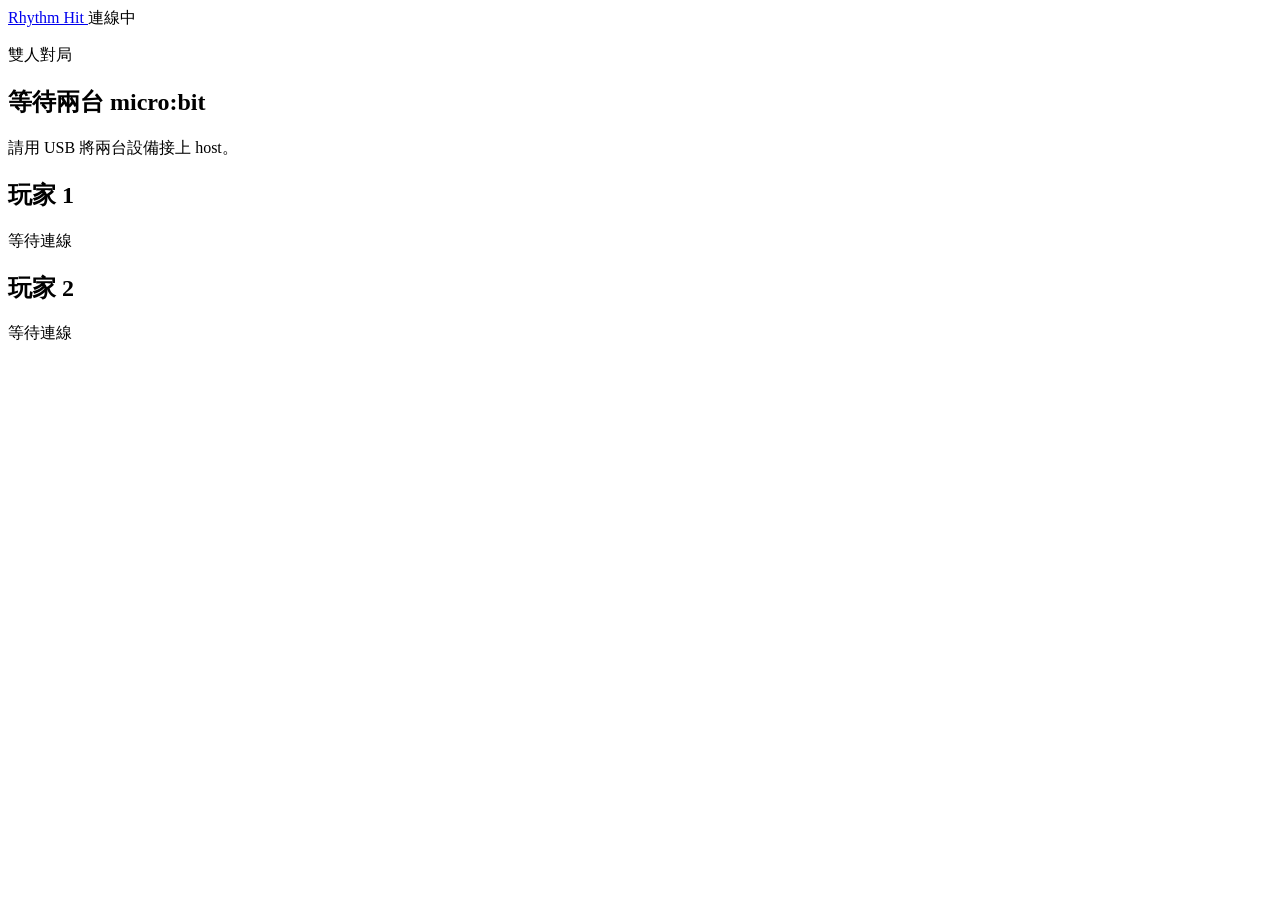
==== projects/unified/web/index.html @ ac04d878 "Add two-player Rhythm Hit mode" ====
<!doctype html>
<html lang="zh-Hant">
<head>
  <meta charset="utf-8">
  <meta name="viewport" content="width=device-width, initial-scale=1">
  <title>Rhythm Hit · 雙人對局</title>
  <link rel="stylesheet" href="/style.css">
  <script type="module" src="/console.js"></script>
</head>
<body>
  <main class="console">
    <header class="masthead">
      <a class="brand" href="/" aria-label="Rhythm Hit">
        <span class="mark" aria-hidden="true"><i></i><i></i><i></i><i></i></span>
        <span>Rhythm Hit</span>
      </a>
      <span class="connection" id="connection" role="status">連線中</span>
    </header>

    <section class="round" aria-labelledby="heading">
      <div>
        <p class="phase" id="phase" aria-live="polite">雙人對局</p>
        <h1 id="heading">等待兩台 micro:bit</h1>
        <p class="hint" id="hint">請用 USB 將兩台設備接上 host。</p>
      </div>
      <div class="timer" id="timer" hidden aria-hidden="true"></div>
    </section>

    <form id="pick-song" class="song-picker" hidden>
      <label for="song">對局曲目</label>
      <div class="song-controls">
        <div class="select-wrap">
          <select id="song" required></select>
        </div>
        <button id="confirm" type="submit">確認曲目</button>
      </div>
      <p id="error" role="alert" hidden></p>
    </form>

    <section class="timeline" id="timeline" aria-label="歌曲進度" hidden>
      <progress id="progress" aria-label="歌曲進度" value="0" max="1"></progress>
      <div class="times"><span id="elapsed">0:00</span><span id="duration">0:00</span></div>
    </section>

    <section class="players" aria-label="玩家狀態與分數">
      <article class="player" id="player-1">
        <header><h2>玩家 1</h2><span class="state">等待連線</span></header>
        <div class="points" hidden><p>分數</p><output class="score">0</output></div>
        <p class="stats" hidden></p>
      </article>
      <article class="player" id="player-2">
        <header><h2>玩家 2</h2><span class="state">等待連線</span></header>
        <div class="points" hidden><p>分數</p><output class="score">0</output></div>
        <p class="stats" hidden></p>
      </article>
    </section>
  </main>
</body>
</html>
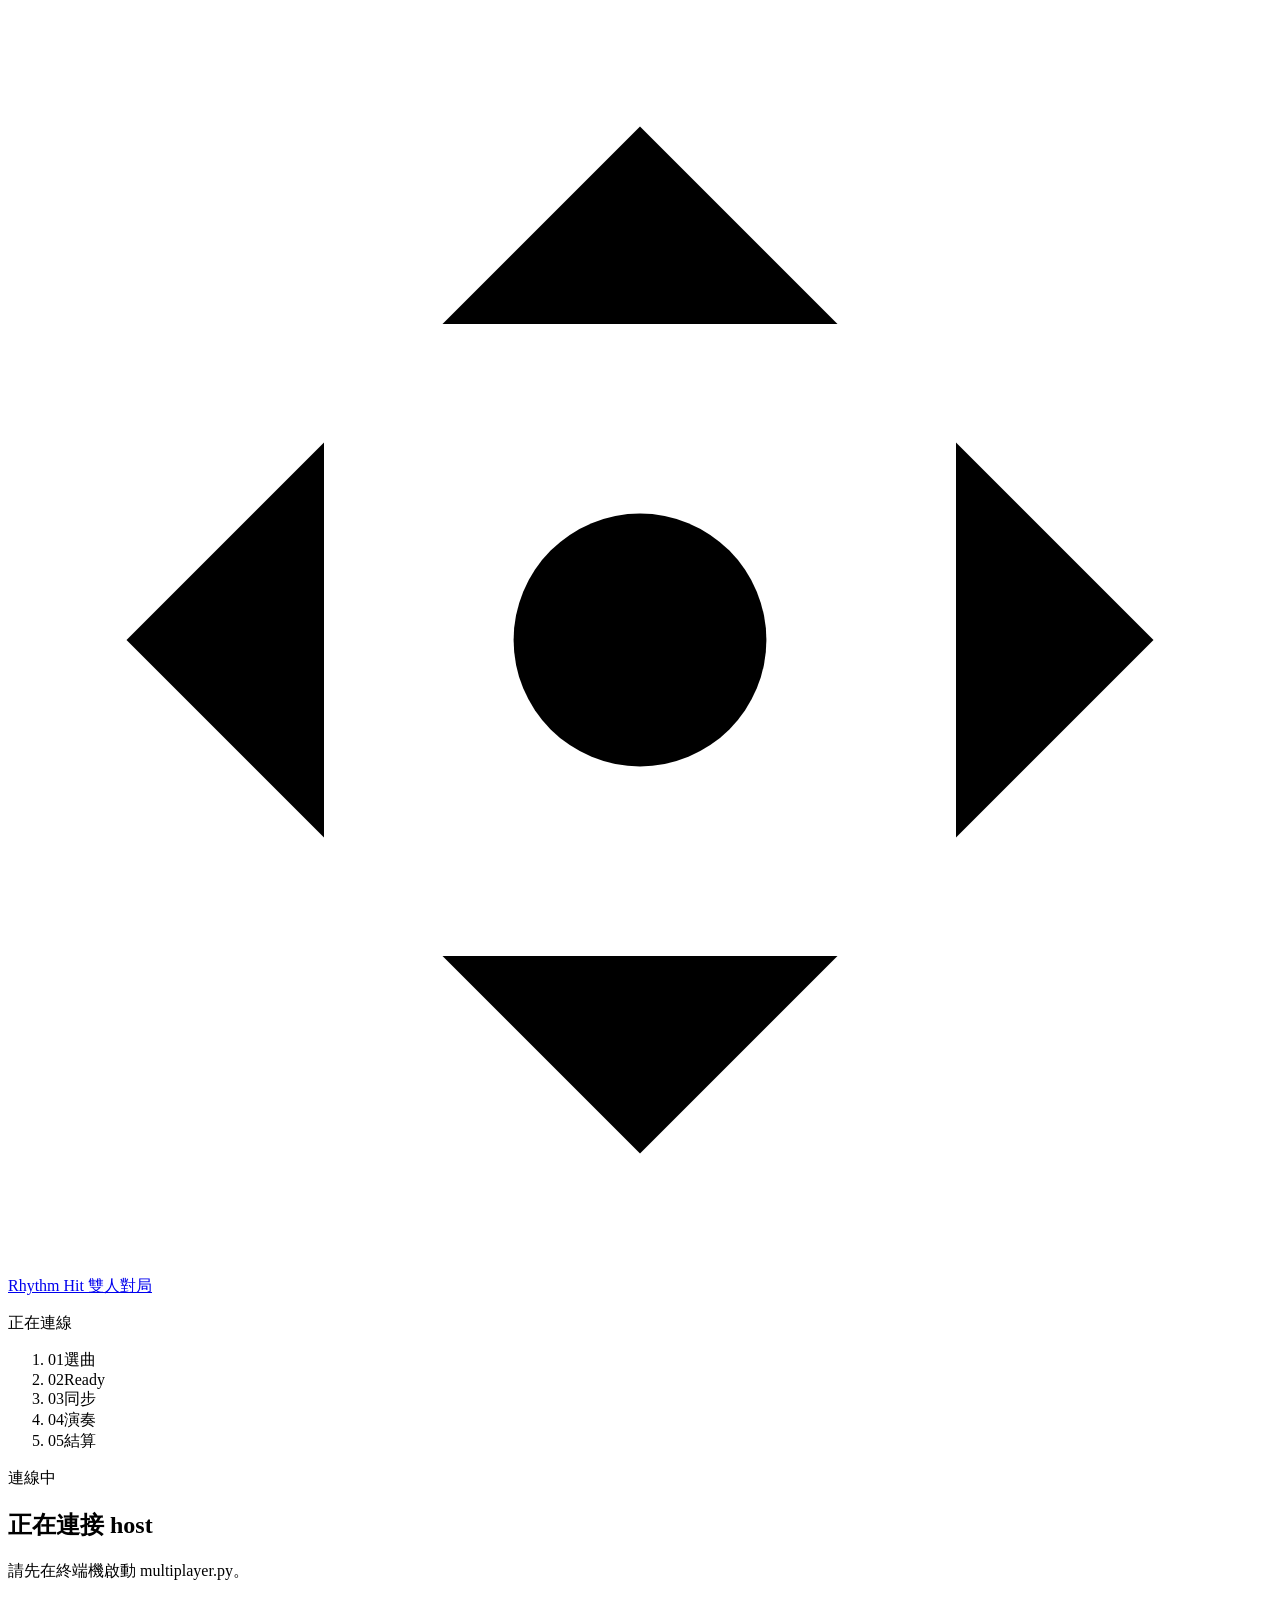
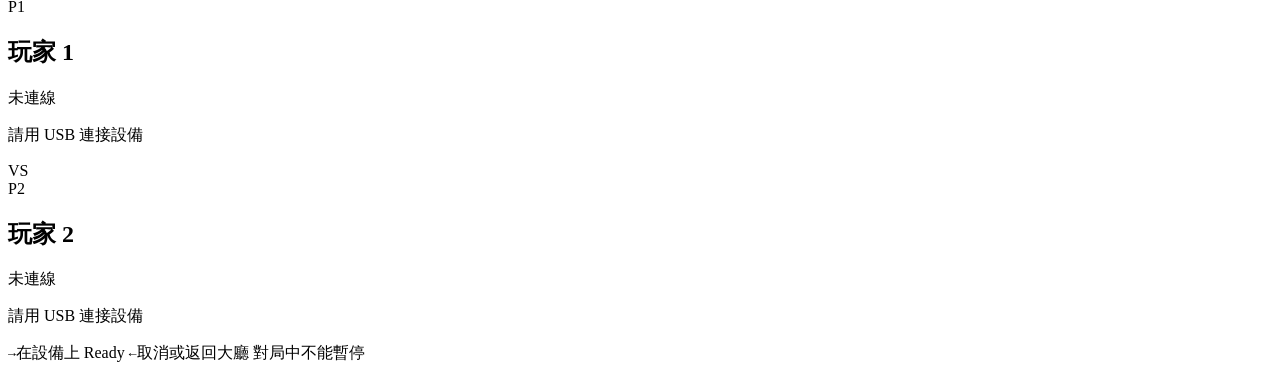
==== commit d89e7fc5: "Redesign the two-player web console Rebuild the browser console from scratch: a five-step flow indic" ====
--- a/projects/unified/web/index.html
+++ b/projects/unified/web/index.html
@@ -3,57 +3,135 @@
 <head>
   <meta charset="utf-8">
   <meta name="viewport" content="width=device-width, initial-scale=1">
-  <title>Rhythm Hit · 雙人對局</title>
+  <meta name="color-scheme" content="dark light">
+  <title>Rhythm Hit 雙人對局</title>
+  <link rel="icon" href="data:image/svg+xml,%3Csvg xmlns='http://www.w3.org/2000/svg' viewBox='0 0 32 32'%3E%3Crect width='32' height='32' rx='8' fill='%2314161c'/%3E%3Cpath d='M16 5l4 4h-8zM27 16l-4 4v-8zM16 27l-4-4h8zM5 16l4-4v8z' fill='%23ff6b57'/%3E%3Ccircle cx='16' cy='16' r='3' fill='%233fc8e0'/%3E%3C/svg%3E">
   <link rel="stylesheet" href="/style.css">
   <script type="module" src="/console.js"></script>
 </head>
 <body>
-  <main class="console">
-    <header class="masthead">
-      <a class="brand" href="/" aria-label="Rhythm Hit">
-        <span class="mark" aria-hidden="true"><i></i><i></i><i></i><i></i></span>
-        <span>Rhythm Hit</span>
+  <div class="app" id="app" data-phase="boot">
+    <header class="top">
+      <a class="brand" href="/" aria-label="Rhythm Hit 雙人對局">
+        <svg class="mark" viewBox="0 0 32 32" aria-hidden="true">
+          <path class="mark-a" d="M16 3l5 5H11z"/>
+          <path class="mark-b" d="M29 16l-5 5V11z"/>
+          <path class="mark-a" d="M16 29l-5-5h10z"/>
+          <path class="mark-b" d="M3 16l5-5v10z"/>
+          <circle cx="16" cy="16" r="3.2"/>
+        </svg>
+        <span class="brand-name">Rhythm Hit</span>
+        <span class="brand-sub">雙人對局</span>
       </a>
-      <span class="connection" id="connection" role="status">連線中</span>
+      <p class="link" id="connection" data-online="false" role="status">
+        <i class="dot" aria-hidden="true"></i><span id="connection-text">正在連線</span>
+      </p>
     </header>
 
-    <section class="round" aria-labelledby="heading">
-      <div>
-        <p class="phase" id="phase" aria-live="polite">雙人對局</p>
-        <h1 id="heading">等待兩台 micro:bit</h1>
-        <p class="hint" id="hint">請用 USB 將兩台設備接上 host。</p>
-      </div>
-      <div class="timer" id="timer" hidden aria-hidden="true"></div>
+    <ol class="steps" id="steps" aria-label="對局流程">
+      <li data-step="0"><span class="step-no">01</span><span class="step-name">選曲</span></li>
+      <li data-step="1"><span class="step-no">02</span><span class="step-name">Ready</span></li>
+      <li data-step="2"><span class="step-no">03</span><span class="step-name">同步</span></li>
+      <li data-step="3"><span class="step-no">04</span><span class="step-name">演奏</span></li>
+      <li data-step="4"><span class="step-no">05</span><span class="step-name">結算</span></li>
+    </ol>
+
+    <section class="stage" aria-labelledby="heading">
+      <p class="eyebrow" id="phase" aria-live="polite">連線中</p>
+      <h1 id="heading">正在連接 host</h1>
+      <p class="hint" id="hint">請先在終端機啟動 multiplayer.py。</p>
+      <p class="notice" id="notice" role="status" hidden></p>
     </section>
 
-    <form id="pick-song" class="song-picker" hidden>
-      <label for="song">對局曲目</label>
-      <div class="song-controls">
-        <div class="select-wrap">
-          <select id="song" required></select>
-        </div>
-        <button id="confirm" type="submit">確認曲目</button>
+    <form class="picker" id="picker" hidden>
+      <fieldset>
+        <legend>選擇曲目</legend>
+        <div class="tracks" id="tracks"></div>
+      </fieldset>
+      <div class="picker-foot">
+        <p class="selection" id="selection" aria-live="polite">尚未選擇曲目</p>
+        <button id="confirm" type="submit">
+          <span>確認曲目</span>
+          <svg viewBox="0 0 16 16" aria-hidden="true"><path d="M3 8h9M8.5 4l4 4-4 4"/></svg>
+        </button>
       </div>
-      <p id="error" role="alert" hidden></p>
+      <p class="error" id="error" role="alert" hidden></p>
     </form>
 
     <section class="timeline" id="timeline" aria-label="歌曲進度" hidden>
-      <progress id="progress" aria-label="歌曲進度" value="0" max="1"></progress>
-      <div class="times"><span id="elapsed">0:00</span><span id="duration">0:00</span></div>
+      <div class="timeline-head">
+        <span class="track-title" id="track-title"></span>
+        <span class="clock"><span id="elapsed">0:00</span><span class="clock-sep">/</span><span id="duration">0:00</span></span>
+      </div>
+      <div class="bar" role="progressbar" id="bar" aria-label="歌曲進度" aria-valuemin="0" aria-valuemax="100" aria-valuenow="0">
+        <div class="bar-fill" id="bar-fill"></div>
+      </div>
     </section>
 
-    <section class="players" aria-label="玩家狀態與分數">
-      <article class="player" id="player-1">
-        <header><h2>玩家 1</h2><span class="state">等待連線</span></header>
-        <div class="points" hidden><p>分數</p><output class="score">0</output></div>
-        <p class="stats" hidden></p>
+    <section class="arena" aria-label="玩家狀態與分數">
+      <article class="player" id="player-1" data-player="1" data-status="disconnected">
+        <header class="player-head">
+          <span class="badge">P1</span>
+          <h2>玩家 1</h2>
+          <span class="status"><i class="dot" aria-hidden="true"></i><span class="status-text">未連線</span></span>
+        </header>
+        <div class="idle-view">
+          <span class="glyph" aria-hidden="true"></span>
+          <p class="idle-text">請用 USB 連接設備</p>
+        </div>
+        <div class="score-view" hidden>
+          <div class="score-line">
+            <output class="score">0</output>
+            <span class="outcome" hidden></span>
+          </div>
+          <dl class="stats">
+            <div><dt>連擊</dt><dd class="combo">0</dd></div>
+            <div><dt>Miss</dt><dd class="miss">0</dd></div>
+            <div><dt>達成率</dt><dd class="acc">0%</dd></div>
+          </dl>
+          <div class="meter" aria-hidden="true"><div class="meter-fill"></div></div>
+        </div>
       </article>
-      <article class="player" id="player-2">
-        <header><h2>玩家 2</h2><span class="state">等待連線</span></header>
-        <div class="points" hidden><p>分數</p><output class="score">0</output></div>
-        <p class="stats" hidden></p>
+
+      <div class="versus" id="versus" aria-live="polite">
+        <span class="vs">VS</span>
+        <span class="lead" id="lead"></span>
+      </div>
+
+      <article class="player" id="player-2" data-player="2" data-status="disconnected">
+        <header class="player-head">
+          <span class="badge">P2</span>
+          <h2>玩家 2</h2>
+          <span class="status"><i class="dot" aria-hidden="true"></i><span class="status-text">未連線</span></span>
+        </header>
+        <div class="idle-view">
+          <span class="glyph" aria-hidden="true"></span>
+          <p class="idle-text">請用 USB 連接設備</p>
+        </div>
+        <div class="score-view" hidden>
+          <div class="score-line">
+            <output class="score">0</output>
+            <span class="outcome" hidden></span>
+          </div>
+          <dl class="stats">
+            <div><dt>連擊</dt><dd class="combo">0</dd></div>
+            <div><dt>Miss</dt><dd class="miss">0</dd></div>
+            <div><dt>達成率</dt><dd class="acc">0%</dd></div>
+          </dl>
+          <div class="meter" aria-hidden="true"><div class="meter-fill"></div></div>
+        </div>
       </article>
     </section>
-  </main>
+
+    <footer class="legend" aria-label="micro:bit 操作">
+      <span><kbd>→</kbd>在設備上 Ready</span>
+      <span><kbd>←</kbd>取消或返回大廳</span>
+      <span class="legend-note">對局中不能暫停</span>
+    </footer>
+  </div>
+
+  <div class="countdown" id="countdown" hidden aria-hidden="true">
+    <span class="count" id="count"></span>
+  </div>
 </body>
 </html>
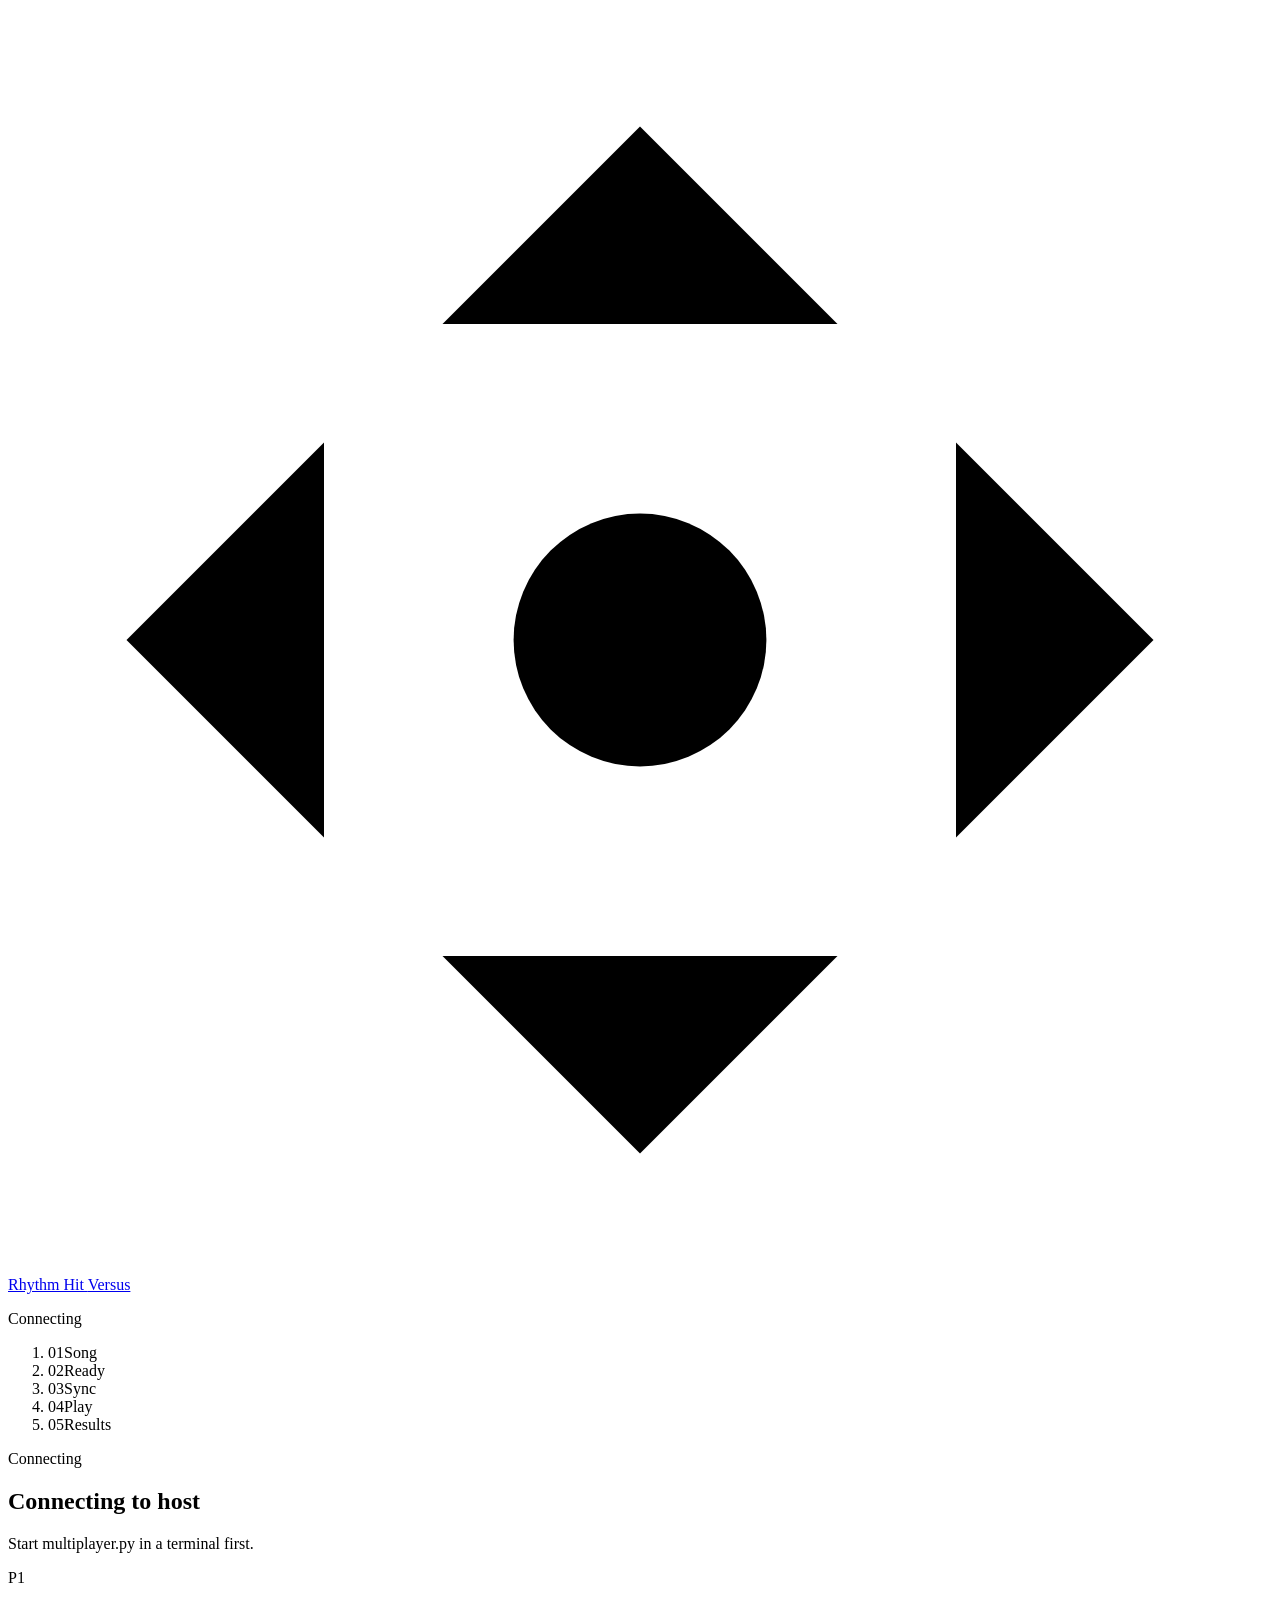
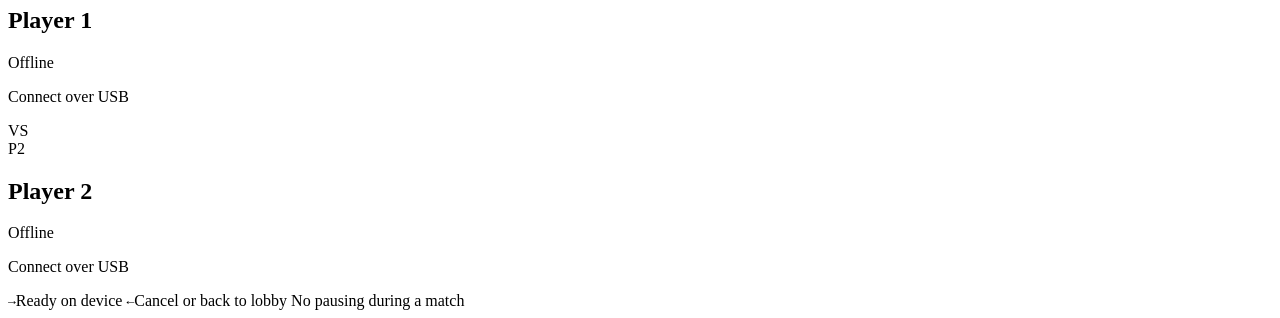
==== commit 4c532ba1: "Show max combo in results and switch console to English The results screen showed the streak at the " ====
--- a/projects/unified/web/index.html
+++ b/projects/unified/web/index.html
@@ -1,10 +1,10 @@
 <!doctype html>
-<html lang="zh-Hant">
+<html lang="en">
 <head>
   <meta charset="utf-8">
   <meta name="viewport" content="width=device-width, initial-scale=1">
   <meta name="color-scheme" content="dark light">
-  <title>Rhythm Hit 雙人對局</title>
+  <title>Rhythm Hit Versus</title>
   <link rel="icon" href="data:image/svg+xml,%3Csvg xmlns='http://www.w3.org/2000/svg' viewBox='0 0 32 32'%3E%3Crect width='32' height='32' rx='8' fill='%2314161c'/%3E%3Cpath d='M16 5l4 4h-8zM27 16l-4 4v-8zM16 27l-4-4h8zM5 16l4-4v8z' fill='%23ff6b57'/%3E%3Ccircle cx='16' cy='16' r='3' fill='%233fc8e0'/%3E%3C/svg%3E">
   <link rel="stylesheet" href="/style.css">
   <script type="module" src="/console.js"></script>
@@ -12,7 +12,7 @@
 <body>
   <div class="app" id="app" data-phase="boot">
     <header class="top">
-      <a class="brand" href="/" aria-label="Rhythm Hit 雙人對局">
+      <a class="brand" href="/" aria-label="Rhythm Hit Versus">
         <svg class="mark" viewBox="0 0 32 32" aria-hidden="true">
           <path class="mark-a" d="M16 3l5 5H11z"/>
           <path class="mark-b" d="M29 16l-5 5V11z"/>
@@ -21,63 +21,63 @@
           <circle cx="16" cy="16" r="3.2"/>
         </svg>
         <span class="brand-name">Rhythm Hit</span>
-        <span class="brand-sub">雙人對局</span>
+        <span class="brand-sub">Versus</span>
       </a>
       <p class="link" id="connection" data-online="false" role="status">
-        <i class="dot" aria-hidden="true"></i><span id="connection-text">正在連線</span>
+        <i class="dot" aria-hidden="true"></i><span id="connection-text">Connecting</span>
       </p>
     </header>
 
-    <ol class="steps" id="steps" aria-label="對局流程">
-      <li data-step="0"><span class="step-no">01</span><span class="step-name">選曲</span></li>
+    <ol class="steps" id="steps" aria-label="Match progress">
+      <li data-step="0"><span class="step-no">01</span><span class="step-name">Song</span></li>
       <li data-step="1"><span class="step-no">02</span><span class="step-name">Ready</span></li>
-      <li data-step="2"><span class="step-no">03</span><span class="step-name">同步</span></li>
-      <li data-step="3"><span class="step-no">04</span><span class="step-name">演奏</span></li>
-      <li data-step="4"><span class="step-no">05</span><span class="step-name">結算</span></li>
+      <li data-step="2"><span class="step-no">03</span><span class="step-name">Sync</span></li>
+      <li data-step="3"><span class="step-no">04</span><span class="step-name">Play</span></li>
+      <li data-step="4"><span class="step-no">05</span><span class="step-name">Results</span></li>
     </ol>
 
     <section class="stage" aria-labelledby="heading">
-      <p class="eyebrow" id="phase" aria-live="polite">連線中</p>
-      <h1 id="heading">正在連接 host</h1>
-      <p class="hint" id="hint">請先在終端機啟動 multiplayer.py。</p>
+      <p class="eyebrow" id="phase" aria-live="polite">Connecting</p>
+      <h1 id="heading">Connecting to host</h1>
+      <p class="hint" id="hint">Start multiplayer.py in a terminal first.</p>
       <p class="notice" id="notice" role="status" hidden></p>
     </section>
 
     <form class="picker" id="picker" hidden>
       <fieldset>
-        <legend>選擇曲目</legend>
+        <legend>Choose a song</legend>
         <div class="tracks" id="tracks"></div>
       </fieldset>
       <div class="picker-foot">
-        <p class="selection" id="selection" aria-live="polite">尚未選擇曲目</p>
+        <p class="selection" id="selection" aria-live="polite">No song selected</p>
         <button id="confirm" type="submit">
-          <span>確認曲目</span>
+          <span>Confirm song</span>
           <svg viewBox="0 0 16 16" aria-hidden="true"><path d="M3 8h9M8.5 4l4 4-4 4"/></svg>
         </button>
       </div>
       <p class="error" id="error" role="alert" hidden></p>
     </form>
 
-    <section class="timeline" id="timeline" aria-label="歌曲進度" hidden>
+    <section class="timeline" id="timeline" aria-label="Song progress" hidden>
       <div class="timeline-head">
         <span class="track-title" id="track-title"></span>
         <span class="clock"><span id="elapsed">0:00</span><span class="clock-sep">/</span><span id="duration">0:00</span></span>
       </div>
-      <div class="bar" role="progressbar" id="bar" aria-label="歌曲進度" aria-valuemin="0" aria-valuemax="100" aria-valuenow="0">
+      <div class="bar" role="progressbar" id="bar" aria-label="Song progress" aria-valuemin="0" aria-valuemax="100" aria-valuenow="0">
         <div class="bar-fill" id="bar-fill"></div>
       </div>
     </section>
 
-    <section class="arena" aria-label="玩家狀態與分數">
+    <section class="arena" aria-label="Players">
       <article class="player" id="player-1" data-player="1" data-status="disconnected">
         <header class="player-head">
           <span class="badge">P1</span>
-          <h2>玩家 1</h2>
-          <span class="status"><i class="dot" aria-hidden="true"></i><span class="status-text">未連線</span></span>
+          <h2>Player 1</h2>
+          <span class="status"><i class="dot" aria-hidden="true"></i><span class="status-text">Offline</span></span>
         </header>
         <div class="idle-view">
           <span class="glyph" aria-hidden="true"></span>
-          <p class="idle-text">請用 USB 連接設備</p>
+          <p class="idle-text">Connect over USB</p>
         </div>
         <div class="score-view" hidden>
           <div class="score-line">
@@ -85,9 +85,9 @@
             <span class="outcome" hidden></span>
           </div>
           <dl class="stats">
-            <div><dt>連擊</dt><dd class="combo">0</dd></div>
+            <div><dt class="combo-label">Combo</dt><dd class="combo">0</dd></div>
             <div><dt>Miss</dt><dd class="miss">0</dd></div>
-            <div><dt>達成率</dt><dd class="acc">0%</dd></div>
+            <div><dt>Accuracy</dt><dd class="acc">0%</dd></div>
           </dl>
           <div class="meter" aria-hidden="true"><div class="meter-fill"></div></div>
         </div>
@@ -101,12 +101,12 @@
       <article class="player" id="player-2" data-player="2" data-status="disconnected">
         <header class="player-head">
           <span class="badge">P2</span>
-          <h2>玩家 2</h2>
-          <span class="status"><i class="dot" aria-hidden="true"></i><span class="status-text">未連線</span></span>
+          <h2>Player 2</h2>
+          <span class="status"><i class="dot" aria-hidden="true"></i><span class="status-text">Offline</span></span>
         </header>
         <div class="idle-view">
           <span class="glyph" aria-hidden="true"></span>
-          <p class="idle-text">請用 USB 連接設備</p>
+          <p class="idle-text">Connect over USB</p>
         </div>
         <div class="score-view" hidden>
           <div class="score-line">
@@ -114,19 +114,19 @@
             <span class="outcome" hidden></span>
           </div>
           <dl class="stats">
-            <div><dt>連擊</dt><dd class="combo">0</dd></div>
+            <div><dt class="combo-label">Combo</dt><dd class="combo">0</dd></div>
             <div><dt>Miss</dt><dd class="miss">0</dd></div>
-            <div><dt>達成率</dt><dd class="acc">0%</dd></div>
+            <div><dt>Accuracy</dt><dd class="acc">0%</dd></div>
           </dl>
           <div class="meter" aria-hidden="true"><div class="meter-fill"></div></div>
         </div>
       </article>
     </section>
 
-    <footer class="legend" aria-label="micro:bit 操作">
-      <span><kbd>→</kbd>在設備上 Ready</span>
-      <span><kbd>←</kbd>取消或返回大廳</span>
-      <span class="legend-note">對局中不能暫停</span>
+    <footer class="legend" aria-label="micro:bit controls">
+      <span><kbd>→</kbd>Ready on device</span>
+      <span><kbd>←</kbd>Cancel or back to lobby</span>
+      <span class="legend-note">No pausing during a match</span>
     </footer>
   </div>
 
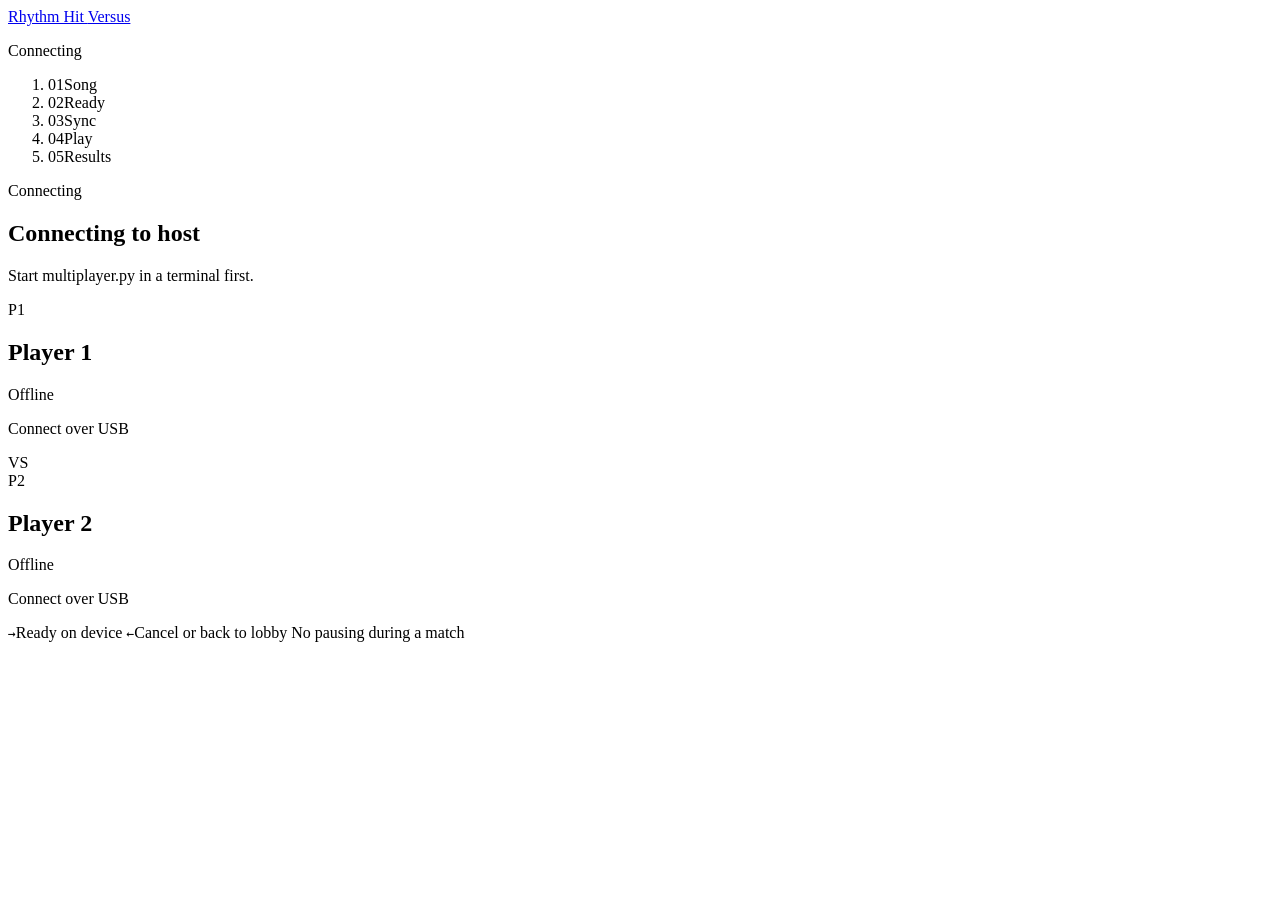
==== commit 358ecd62: "Add browser-hosted Rhythm Hit multiplayer" ====
--- a/projects/unified/web/index.html
+++ b/projects/unified/web/index.html
@@ -3,7 +3,7 @@
 <head>
   <meta charset="utf-8">
   <meta name="viewport" content="width=device-width, initial-scale=1">
-  <meta name="color-scheme" content="dark light">
+  <meta name="color-scheme" content="only light">
   <title>Rhythm Hit Versus</title>
   <link rel="icon" href="data:image/svg+xml,%3Csvg xmlns='http://www.w3.org/2000/svg' viewBox='0 0 32 32'%3E%3Crect width='32' height='32' rx='8' fill='%2314161c'/%3E%3Cpath d='M16 5l4 4h-8zM27 16l-4 4v-8zM16 27l-4-4h8zM5 16l4-4v8z' fill='%23ff6b57'/%3E%3Ccircle cx='16' cy='16' r='3' fill='%233fc8e0'/%3E%3C/svg%3E">
   <link rel="stylesheet" href="/style.css">
@@ -13,13 +13,6 @@
   <div class="app" id="app" data-phase="boot">
     <header class="top">
       <a class="brand" href="/" aria-label="Rhythm Hit Versus">
-        <svg class="mark" viewBox="0 0 32 32" aria-hidden="true">
-          <path class="mark-a" d="M16 3l5 5H11z"/>
-          <path class="mark-b" d="M29 16l-5 5V11z"/>
-          <path class="mark-a" d="M16 29l-5-5h10z"/>
-          <path class="mark-b" d="M3 16l5-5v10z"/>
-          <circle cx="16" cy="16" r="3.2"/>
-        </svg>
         <span class="brand-name">Rhythm Hit</span>
         <span class="brand-sub">Versus</span>
       </a>
@@ -42,6 +35,8 @@
       <p class="hint" id="hint">Start multiplayer.py in a terminal first.</p>
       <p class="notice" id="notice" role="status" hidden></p>
     </section>
+
+    <!-- Browser host setup -->
 
     <form class="picker" id="picker" hidden>
       <fieldset>
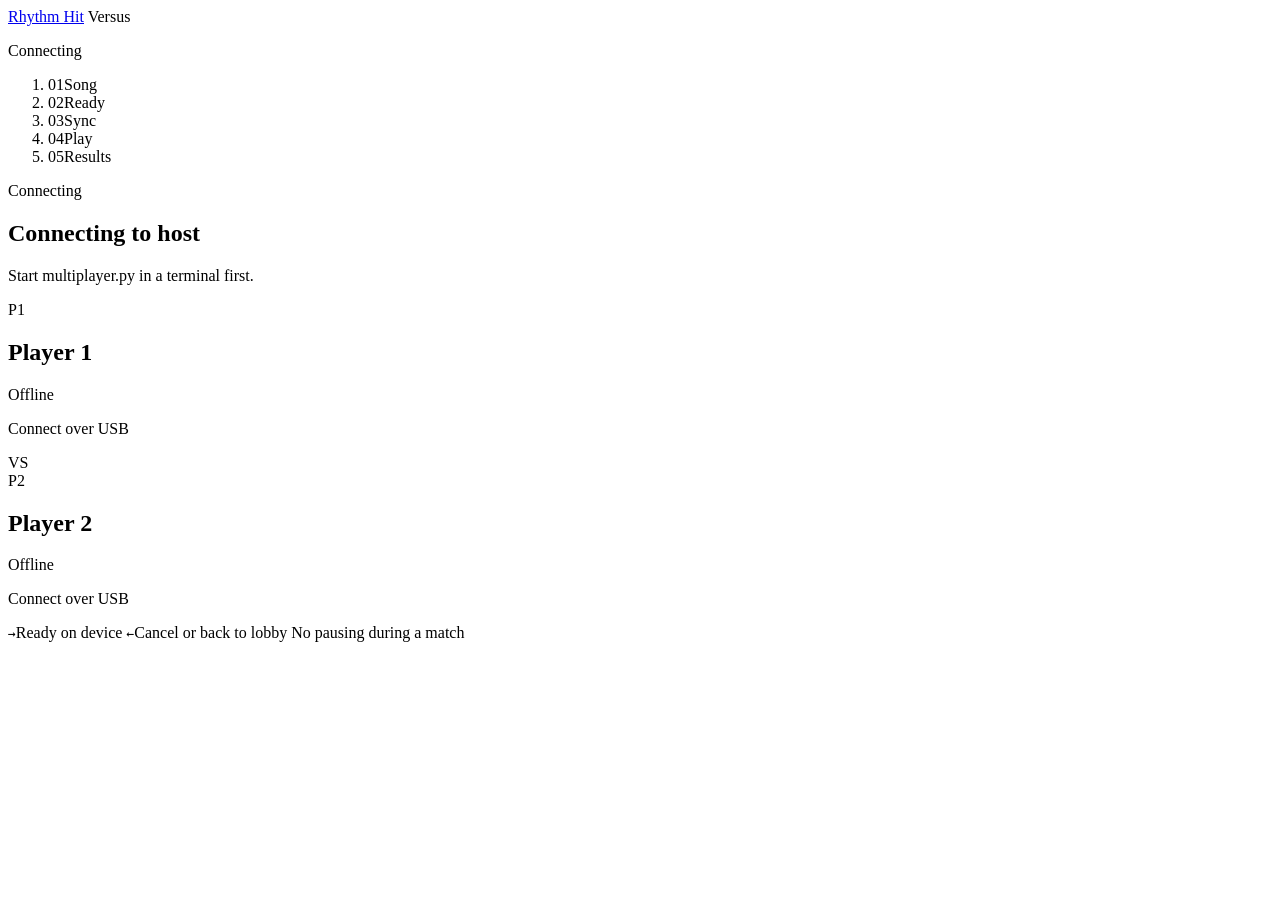
==== commit 9e1dff87: "Add a solo mode with a Versus/Solo switch next to the title Solo plays one micro:bit through the sam" ====
--- a/projects/unified/web/index.html
+++ b/projects/unified/web/index.html
@@ -2,6 +2,13 @@
 <html lang="en">
 <head>
   <meta charset="utf-8">
+  <script>
+    // Web Serial needs a secure context: send plain-HTTP visits to HTTPS.
+    // Loopback previews (the Python host and local builds) stay on HTTP.
+    if (location.protocol === "http:" && !/^(localhost|127(\.\d+){3}|\[::1\])$|\.localhost$/.test(location.hostname)) {
+      location.replace("https://" + location.host + location.pathname + location.search + location.hash);
+    }
+  </script>
   <meta name="viewport" content="width=device-width, initial-scale=1">
   <meta name="color-scheme" content="only light">
   <title>Rhythm Hit Versus</title>
@@ -12,10 +19,34 @@
 <body>
   <div class="app" id="app" data-phase="boot">
     <header class="top">
-      <a class="brand" href="/" aria-label="Rhythm Hit Versus">
-        <span class="brand-name">Rhythm Hit</span>
-        <span class="brand-sub">Versus</span>
-      </a>
+      <div class="brand">
+        <a class="brand-name" href="/">Rhythm Hit</a>
+        <span class="brand-sub" id="mode-static">Versus</span>
+        <!-- Browser host only: switch between versus and solo play. -->
+        <div class="mode" id="mode" hidden>
+          <button type="button" class="mode-toggle" id="mode-toggle"
+            aria-haspopup="menu" aria-expanded="false" aria-controls="mode-menu">
+            <span id="mode-label">Versus</span>
+            <svg viewBox="0 0 16 16" aria-hidden="true"><path d="M4 6.5 8 10.5l4-4"/></svg>
+          </button>
+          <div class="mode-menu" id="mode-menu" role="menu" aria-label="Game mode" hidden>
+            <button type="button" role="menuitemradio" data-mode="versus" aria-checked="true">
+              <span class="mode-icon" aria-hidden="true">
+                <svg viewBox="0 0 20 20"><circle cx="6.5" cy="7" r="2.6"/><circle cx="13.5" cy="7" r="2.6"/><path d="M2 16c.6-2.6 2.4-4 4.5-4s3.9 1.4 4.5 4M9 16c.6-2.6 2.4-4 4.5-4s3.9 1.4 4.5 4"/></svg>
+              </span>
+              <span class="mode-copy"><strong>Versus mode</strong><small>Two micro:bits, head to head</small></span>
+              <svg class="mode-check" viewBox="0 0 16 16" aria-hidden="true"><path d="m3.5 8.5 3 3 6-7"/></svg>
+            </button>
+            <button type="button" role="menuitemradio" data-mode="solo" aria-checked="false">
+              <span class="mode-icon" aria-hidden="true">
+                <svg viewBox="0 0 20 20"><circle cx="10" cy="7" r="2.8"/><path d="M5 16.5c.7-3 2.7-4.5 5-4.5s4.3 1.5 5 4.5"/></svg>
+              </span>
+              <span class="mode-copy"><strong>Solo mode</strong><small>One micro:bit, play on your own</small></span>
+              <svg class="mode-check" viewBox="0 0 16 16" aria-hidden="true"><path d="m3.5 8.5 3 3 6-7"/></svg>
+            </button>
+          </div>
+        </div>
+      </div>
       <p class="link" id="connection" data-online="false" role="status">
         <i class="dot" aria-hidden="true"></i><span id="connection-text">Connecting</span>
       </p>
@@ -34,6 +65,10 @@
       <h1 id="heading">Connecting to host</h1>
       <p class="hint" id="hint">Start multiplayer.py in a terminal first.</p>
       <p class="notice" id="notice" role="status" hidden></p>
+      <button type="button" class="back-lobby" id="back-lobby" hidden>
+        <svg viewBox="0 0 16 16" aria-hidden="true"><path d="M13 8H3.5M7.5 4 3.5 8l4 4"/></svg>
+        <span>Back to lobby</span>
+      </button>
     </section>
 
     <!-- Browser host setup -->
